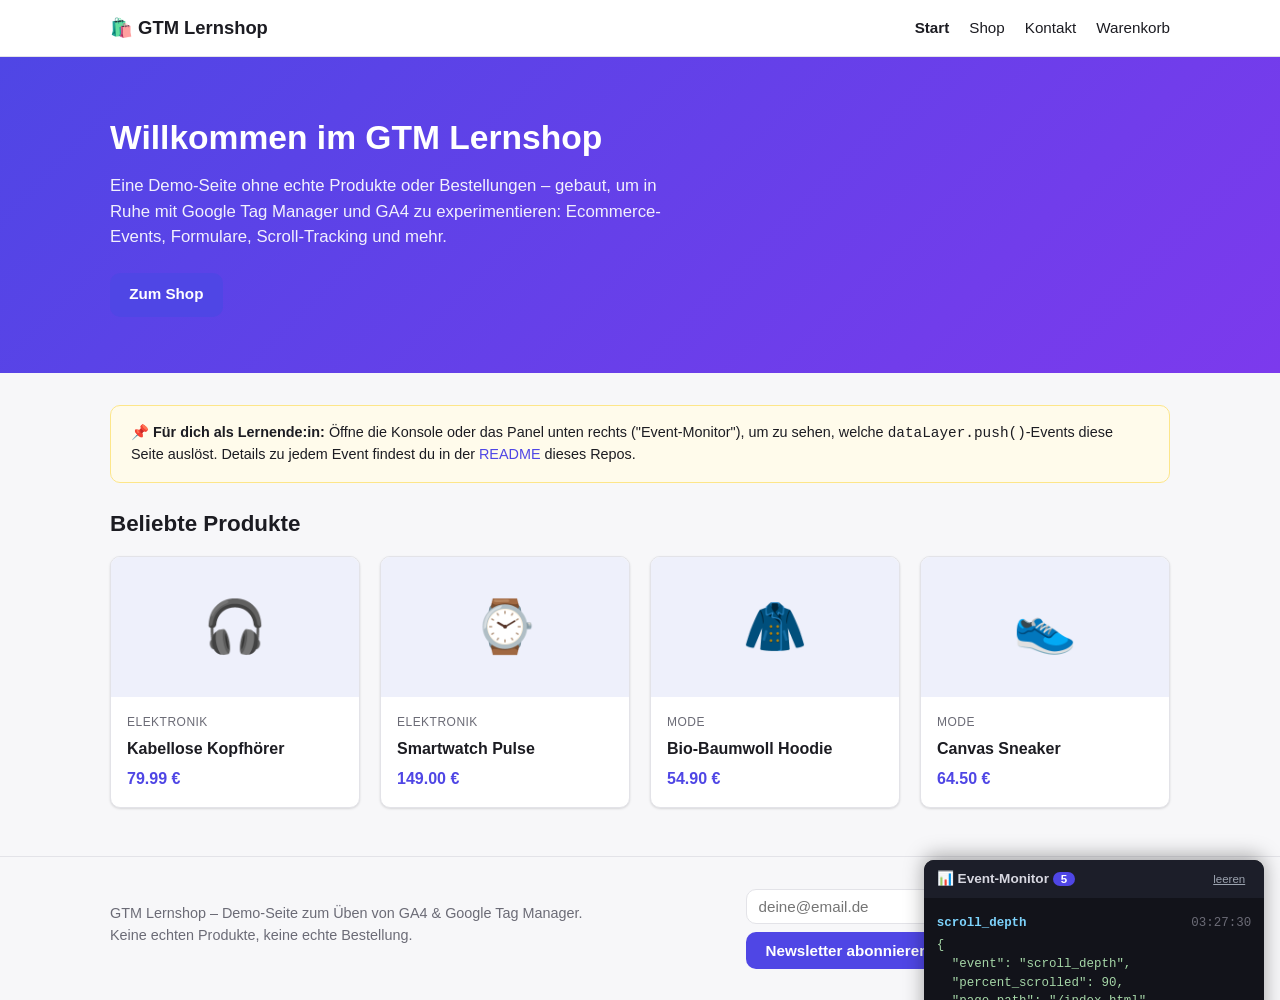
==== index.html @ 8f0f31f0 "Add GTM Lernshop demo site for practicing GA4/GTM tracking Static demo shop (products, cart, checkou" ====
<!DOCTYPE html>
<html lang="de">
<head>
<meta charset="UTF-8">
<meta name="viewport" content="width=device-width, initial-scale=1.0">
<title>GTM Lernshop – Startseite</title>
<meta name="description" content="Demo-Onlineshop zum Üben von Google Tag Manager und GA4.">
<script>window.dataLayer = window.dataLayer || [];</script>
<!-- Google Tag Manager -->
<!-- WICHTIG: Ersetze GTM-XXXXXXX in ALLEN HTML-Dateien dieses Projekts mit deiner echten
     GTM-Container-ID (siehe README.md, Abschnitt "Setup"). -->
<script>(function(w,d,s,l,i){w[l]=w[l]||[];w[l].push({'gtm.start':
new Date().getTime(),event:'gtm.js'});var f=d.getElementsByTagName(s)[0],
j=d.createElement(s),dl=l!='dataLayer'?'&l='+l:'';j.async=true;j.src=
'https://www.googletagmanager.com/gtm.js?id='+i+dl;f.parentNode.insertBefore(j,f);
})(window,document,'script','dataLayer','GTM-XXXXXXX');</script>
<!-- End Google Tag Manager -->
<link rel="stylesheet" href="assets/css/style.css">
</head>
<body>
<!-- Google Tag Manager (noscript) -->
<noscript><iframe src="https://www.googletagmanager.com/ns.html?id=GTM-XXXXXXX"
height="0" width="0" style="display:none;visibility:hidden"></iframe></noscript>
<!-- End Google Tag Manager (noscript) -->

<header class="site-header">
  <nav class="nav">
    <a class="nav-logo" href="index.html">🛍️ GTM Lernshop</a>
    <ul class="nav-links">
      <li><a href="index.html"><strong>Start</strong></a></li>
      <li><a href="produkte.html">Shop</a></li>
      <li><a href="kontakt.html">Kontakt</a></li>
      <li><a href="warenkorb.html">Warenkorb <span id="cart-count" class="cart-badge" style="display:none">0</span></a></li>
    </ul>
  </nav>
</header>

<section class="hero">
  <div class="container">
    <h1>Willkommen im GTM Lernshop</h1>
    <p>Eine Demo-Seite ohne echte Produkte oder Bestellungen – gebaut, um in Ruhe mit Google Tag Manager und GA4 zu experimentieren: Ecommerce-Events, Formulare, Scroll-Tracking und mehr.</p>
    <a href="produkte.html" class="btn btn-primary">Zum Shop</a>
  </div>
</section>

<div class="container">

  <div class="notice">
    📌 <strong>Für dich als Lernende:in:</strong> Öffne die Konsole oder das Panel unten rechts ("Event-Monitor"), um zu sehen, welche <code>dataLayer.push()</code>-Events diese Seite auslöst. Details zu jedem Event findest du in der <a href="README.md">README</a> dieses Repos.
  </div>

  <section>
    <h2 class="section-title">Beliebte Produkte</h2>
    <div class="product-grid" id="featured-products"></div>
  </section>

</div>

<footer class="site-footer">
  <div class="container">
    <div>
      <p>GTM Lernshop – Demo-Seite zum Üben von GA4 &amp; Google Tag Manager.<br>Keine echten Produkte, keine echte Bestellung.</p>
    </div>
    <div>
      <form id="newsletter-form" class="newsletter-form" novalidate>
        <input type="email" id="newsletter-email" placeholder="deine@email.de" required>
        <button type="submit" class="btn btn-primary">Newsletter abonnieren</button>
      </form>
    </div>
  </div>
</footer>

<script src="assets/js/products.js"></script>
<script src="assets/js/cart.js"></script>
<script src="assets/js/analytics.js"></script>
<script>
  // Zufällig 4 Produkte als "Beliebte Produkte" zeigen + view_item_list feuern
  const featured = PRODUCTS.slice(0, 4);
  document.getElementById("featured-products").innerHTML = featured.map(p => `
    <div class="product-card">
      <div class="product-thumb">${p.icon}</div>
      <div class="product-card-body">
        <span class="product-category">${p.category}</span>
        <span class="product-name"><a href="produkt.html?id=${p.id}">${p.name}</a></span>
        <span class="product-price">${p.price.toFixed(2)} €</span>
      </div>
    </div>
  `).join("");

  document.addEventListener("DOMContentLoaded", () => {
    trackEvent({
      event: "view_item_list",
      item_list_name: "Beliebte Produkte – Startseite",
      ecommerce: {
        items: featured.map(p => toGa4Item(p))
      }
    });
  });
</script>
</body>
</html>
---- assets/css/style.css ----
/* ===== GTM/GA4 Lernshop – Stylesheet ===== */
:root {
  --color-bg: #f7f7f9;
  --color-surface: #ffffff;
  --color-text: #1c1c22;
  --color-muted: #6b6b76;
  --color-border: #e3e3e8;
  --color-primary: #4f46e5;
  --color-primary-dark: #3f36c4;
  --color-accent: #16a34a;
  --color-danger: #dc2626;
  --radius: 10px;
  --shadow: 0 1px 3px rgba(0, 0, 0, 0.08), 0 1px 2px rgba(0, 0, 0, 0.06);
  --max-width: 1100px;
}

* { box-sizing: border-box; }

body {
  margin: 0;
  font-family: -apple-system, BlinkMacSystemFont, "Segoe UI", Roboto, Helvetica, Arial, sans-serif;
  background: var(--color-bg);
  color: var(--color-text);
  line-height: 1.5;
}

a { color: var(--color-primary); text-decoration: none; }
a:hover { text-decoration: underline; }

img, svg { max-width: 100%; display: block; }

.container {
  max-width: var(--max-width);
  margin: 0 auto;
  padding: 0 1.25rem;
}

/* ---- Header ---- */
.site-header {
  background: var(--color-surface);
  border-bottom: 1px solid var(--color-border);
  position: sticky;
  top: 0;
  z-index: 20;
}

.nav {
  display: flex;
  align-items: center;
  justify-content: space-between;
  padding: 0.9rem 1.25rem;
  max-width: var(--max-width);
  margin: 0 auto;
  gap: 1rem;
  flex-wrap: wrap;
}

.nav-logo {
  font-weight: 700;
  font-size: 1.15rem;
  color: var(--color-text);
  display: flex;
  align-items: center;
  gap: 0.4rem;
}
.nav-logo:hover { text-decoration: none; }

.nav-links {
  display: flex;
  align-items: center;
  gap: 1.25rem;
  list-style: none;
  margin: 0;
  padding: 0;
  font-size: 0.95rem;
}

.nav-links a {
  color: var(--color-text);
  font-weight: 500;
}

.cart-badge {
  display: inline-flex;
  align-items: center;
  justify-content: center;
  min-width: 1.3rem;
  height: 1.3rem;
  padding: 0 0.3rem;
  background: var(--color-primary);
  color: #fff;
  border-radius: 999px;
  font-size: 0.75rem;
  font-weight: 700;
  margin-left: 0.3rem;
}

/* ---- Buttons ---- */
.btn {
  display: inline-flex;
  align-items: center;
  justify-content: center;
  gap: 0.4rem;
  border: none;
  border-radius: var(--radius);
  padding: 0.65rem 1.2rem;
  font-size: 0.95rem;
  font-weight: 600;
  cursor: pointer;
  transition: background 0.15s ease, transform 0.05s ease;
}
.btn:active { transform: translateY(1px); }
.btn-primary { background: var(--color-primary); color: #fff; }
.btn-primary:hover { background: var(--color-primary-dark); text-decoration: none; }
.btn-secondary { background: var(--color-surface); color: var(--color-text); border: 1px solid var(--color-border); }
.btn-secondary:hover { background: #f0f0f3; text-decoration: none; }
.btn-danger { background: transparent; color: var(--color-danger); border: 1px solid transparent; }
.btn-danger:hover { background: #fef2f2; text-decoration: none; }
.btn-block { width: 100%; }
.btn:disabled { opacity: 0.5; cursor: not-allowed; }

/* ---- Hero ---- */
.hero {
  background: linear-gradient(135deg, #4f46e5, #7c3aed);
  color: #fff;
  padding: 3.5rem 0;
  margin-bottom: 2rem;
}
.hero h1 { font-size: 2.1rem; margin: 0 0 0.6rem; }
.hero p { font-size: 1.05rem; opacity: 0.92; max-width: 560px; margin: 0 0 1.5rem; }

section { margin-bottom: 2.5rem; }
h2.section-title { font-size: 1.4rem; margin-bottom: 1rem; }

/* ---- Product grid ---- */
.product-grid {
  display: grid;
  grid-template-columns: repeat(auto-fill, minmax(220px, 1fr));
  gap: 1.25rem;
}

.product-card {
  background: var(--color-surface);
  border: 1px solid var(--color-border);
  border-radius: var(--radius);
  overflow: hidden;
  display: flex;
  flex-direction: column;
  box-shadow: var(--shadow);
  transition: transform 0.12s ease, box-shadow 0.12s ease;
}
.product-card:hover { transform: translateY(-3px); box-shadow: 0 6px 16px rgba(0,0,0,0.1); }

.product-thumb {
  height: 140px;
  display: flex;
  align-items: center;
  justify-content: center;
  font-size: 3.2rem;
  background: #eef0fb;
}

.product-card-body { padding: 1rem; display: flex; flex-direction: column; gap: 0.35rem; flex: 1; }
.product-category { font-size: 0.75rem; text-transform: uppercase; letter-spacing: 0.04em; color: var(--color-muted); }
.product-name { font-weight: 600; font-size: 1rem; }
.product-name a { color: var(--color-text); }
.product-price { font-weight: 700; color: var(--color-primary); margin-top: auto; }

.product-card-footer { padding: 0 1rem 1rem; }

/* ---- Filters / search ---- */
.toolbar {
  display: flex;
  gap: 0.75rem;
  flex-wrap: wrap;
  align-items: center;
  margin-bottom: 1.25rem;
}
.toolbar input[type="search"] {
  padding: 0.55rem 0.8rem;
  border: 1px solid var(--color-border);
  border-radius: var(--radius);
  font-size: 0.95rem;
  min-width: 220px;
}
.chip {
  border: 1px solid var(--color-border);
  background: var(--color-surface);
  border-radius: 999px;
  padding: 0.4rem 0.9rem;
  font-size: 0.85rem;
  cursor: pointer;
}
.chip.active { background: var(--color-primary); color: #fff; border-color: var(--color-primary); }

/* ---- Product detail ---- */
.product-detail {
  display: grid;
  grid-template-columns: 1fr 1fr;
  gap: 2.5rem;
  align-items: start;
}
@media (max-width: 700px) {
  .product-detail { grid-template-columns: 1fr; }
}
.product-detail-image {
  background: #eef0fb;
  border-radius: var(--radius);
  height: 320px;
  display: flex;
  align-items: center;
  justify-content: center;
  font-size: 7rem;
}
.qty-control { display: flex; align-items: center; gap: 0.6rem; margin: 1rem 0; }
.qty-control button {
  width: 2.1rem; height: 2.1rem; border-radius: 6px; border: 1px solid var(--color-border);
  background: #fff; font-size: 1.1rem; cursor: pointer;
}
.qty-control input { width: 3rem; text-align: center; padding: 0.4rem; border: 1px solid var(--color-border); border-radius: 6px; }

.price-tag { font-size: 1.6rem; font-weight: 700; color: var(--color-primary); margin: 0.4rem 0; }

/* ---- Cart ---- */
.cart-table { width: 100%; border-collapse: collapse; }
.cart-table th, .cart-table td { text-align: left; padding: 0.75rem 0.5rem; border-bottom: 1px solid var(--color-border); }
.cart-row-thumb { font-size: 1.8rem; width: 3rem; }
.cart-summary {
  background: var(--color-surface);
  border: 1px solid var(--color-border);
  border-radius: var(--radius);
  padding: 1.25rem;
  max-width: 320px;
  margin-left: auto;
}
.cart-summary-row { display: flex; justify-content: space-between; margin-bottom: 0.5rem; font-size: 0.95rem; }
.cart-summary-total { font-weight: 700; font-size: 1.1rem; border-top: 1px solid var(--color-border); padding-top: 0.6rem; }
.empty-state { text-align: center; padding: 3rem 1rem; color: var(--color-muted); }

/* ---- Forms ---- */
.form-group { margin-bottom: 1.1rem; }
label { display: block; font-weight: 600; margin-bottom: 0.35rem; font-size: 0.9rem; }
input[type="text"], input[type="email"], input[type="tel"], textarea, select {
  width: 100%;
  padding: 0.6rem 0.75rem;
  border: 1px solid var(--color-border);
  border-radius: var(--radius);
  font-size: 0.95rem;
  font-family: inherit;
}
textarea { resize: vertical; min-height: 100px; }
fieldset { border: 1px solid var(--color-border); border-radius: var(--radius); padding: 1rem; margin-bottom: 1.1rem; }
legend { font-weight: 600; padding: 0 0.4rem; }
.radio-option { display: flex; align-items: center; gap: 0.5rem; margin-bottom: 0.5rem; }

.checkout-grid { display: grid; grid-template-columns: 1.3fr 1fr; gap: 2rem; align-items: start; }
@media (max-width: 800px) { .checkout-grid { grid-template-columns: 1fr; } }

/* ---- Confirmation ---- */
.confirmation-box {
  background: var(--color-surface);
  border: 1px solid var(--color-border);
  border-radius: var(--radius);
  padding: 2rem;
  text-align: center;
}
.confirmation-icon { font-size: 3rem; margin-bottom: 0.5rem; }

/* ---- Footer ---- */
.site-footer {
  border-top: 1px solid var(--color-border);
  margin-top: 3rem;
  padding: 2rem 0;
  color: var(--color-muted);
  font-size: 0.9rem;
}
.site-footer .container { display: flex; justify-content: space-between; flex-wrap: wrap; gap: 1rem; }
.newsletter-form { display: flex; gap: 0.5rem; flex-wrap: wrap; }
.newsletter-form input { padding: 0.5rem 0.7rem; border: 1px solid var(--color-border); border-radius: var(--radius); }

.toast {
  position: fixed;
  bottom: 1.25rem;
  left: 50%;
  transform: translateX(-50%) translateY(120%);
  background: var(--color-text);
  color: #fff;
  padding: 0.7rem 1.1rem;
  border-radius: var(--radius);
  font-size: 0.9rem;
  transition: transform 0.25s ease;
  z-index: 100;
}
.toast.show { transform: translateX(-50%) translateY(0); }

/* ---- Event monitor panel ---- */
#event-monitor {
  position: fixed;
  bottom: 0;
  right: 1rem;
  width: 340px;
  max-height: 60vh;
  background: #12131a;
  color: #d7d7e0;
  border-radius: 10px 10px 0 0;
  font-family: "SFMono-Regular", Consolas, "Liberation Mono", Menlo, monospace;
  font-size: 0.78rem;
  z-index: 999;
  box-shadow: 0 -4px 20px rgba(0,0,0,0.35);
  display: flex;
  flex-direction: column;
  transform: translateY(calc(100% - 40px));
  transition: transform 0.2s ease;
}
#event-monitor.open { transform: translateY(0); }
#event-monitor-header {
  display: flex;
  align-items: center;
  justify-content: space-between;
  padding: 0.55rem 0.8rem;
  cursor: pointer;
  background: #1c1e29;
  border-radius: 10px 10px 0 0;
  font-family: -apple-system, BlinkMacSystemFont, "Segoe UI", Roboto, sans-serif;
  font-weight: 600;
  font-size: 0.85rem;
}
#event-monitor-count {
  background: var(--color-primary);
  color: #fff;
  border-radius: 999px;
  padding: 0.05rem 0.5rem;
  font-size: 0.72rem;
}
#event-monitor-list {
  overflow-y: auto;
  padding: 0.5rem 0.8rem 0.8rem;
  flex: 1;
}
.event-entry { border-bottom: 1px dashed #2c2e3d; padding: 0.45rem 0; }
.event-entry:last-child { border-bottom: none; }
.event-entry-name { color: #7dd3fc; font-weight: 700; }
.event-entry-time { color: #6b6b76; float: right; }
.event-entry pre { margin: 0.25rem 0 0; white-space: pre-wrap; word-break: break-word; color: #a5d6a7; }
#event-monitor-clear {
  background: none;
  border: none;
  color: #9ca3af;
  cursor: pointer;
  font-size: 0.72rem;
  text-decoration: underline;
}

.badge-info {
  display: inline-block;
  background: #eef0fb;
  color: var(--color-primary);
  border-radius: 999px;
  padding: 0.15rem 0.6rem;
  font-size: 0.75rem;
  font-weight: 600;
}

.notice {
  background: #fffbeb;
  border: 1px solid #fde68a;
  border-radius: var(--radius);
  padding: 1rem 1.25rem;
  font-size: 0.9rem;
  margin-bottom: 1.5rem;
}
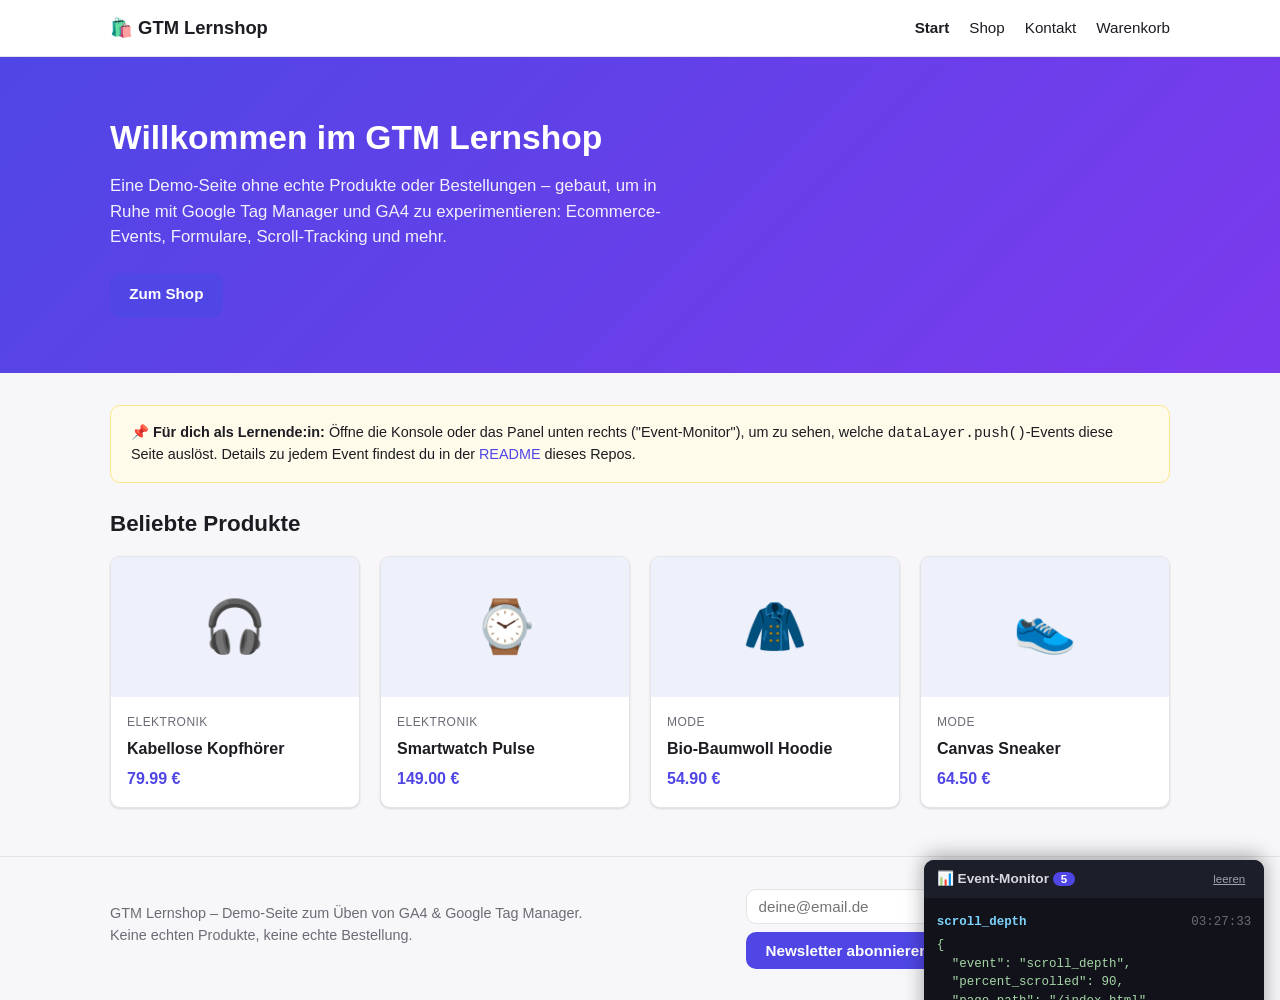
==== commit 114a54b0: "Add direct GA4 gtag.js tag alongside GTM Wires in the Google tag (gtag.js) for measurement ID G-CCVJ" ====
--- a/index.html
+++ b/index.html
@@ -5,7 +5,16 @@
 <meta name="viewport" content="width=device-width, initial-scale=1.0">
 <title>GTM Lernshop – Startseite</title>
 <meta name="description" content="Demo-Onlineshop zum Üben von Google Tag Manager und GA4.">
-<script>window.dataLayer = window.dataLayer || [];</script>
+<!-- Google tag (gtag.js) -->
+<script async src="https://www.googletagmanager.com/gtag/js?id=G-CCVJFG1BSR"></script>
+<script>
+  window.dataLayer = window.dataLayer || [];
+  function gtag(){dataLayer.push(arguments);}
+  gtag('js', new Date());
+
+  gtag('config', 'G-CCVJFG1BSR');
+</script>
+
 <!-- Google Tag Manager -->
 <!-- WICHTIG: Ersetze GTM-XXXXXXX in ALLEN HTML-Dateien dieses Projekts mit deiner echten
      GTM-Container-ID (siehe README.md, Abschnitt "Setup"). -->
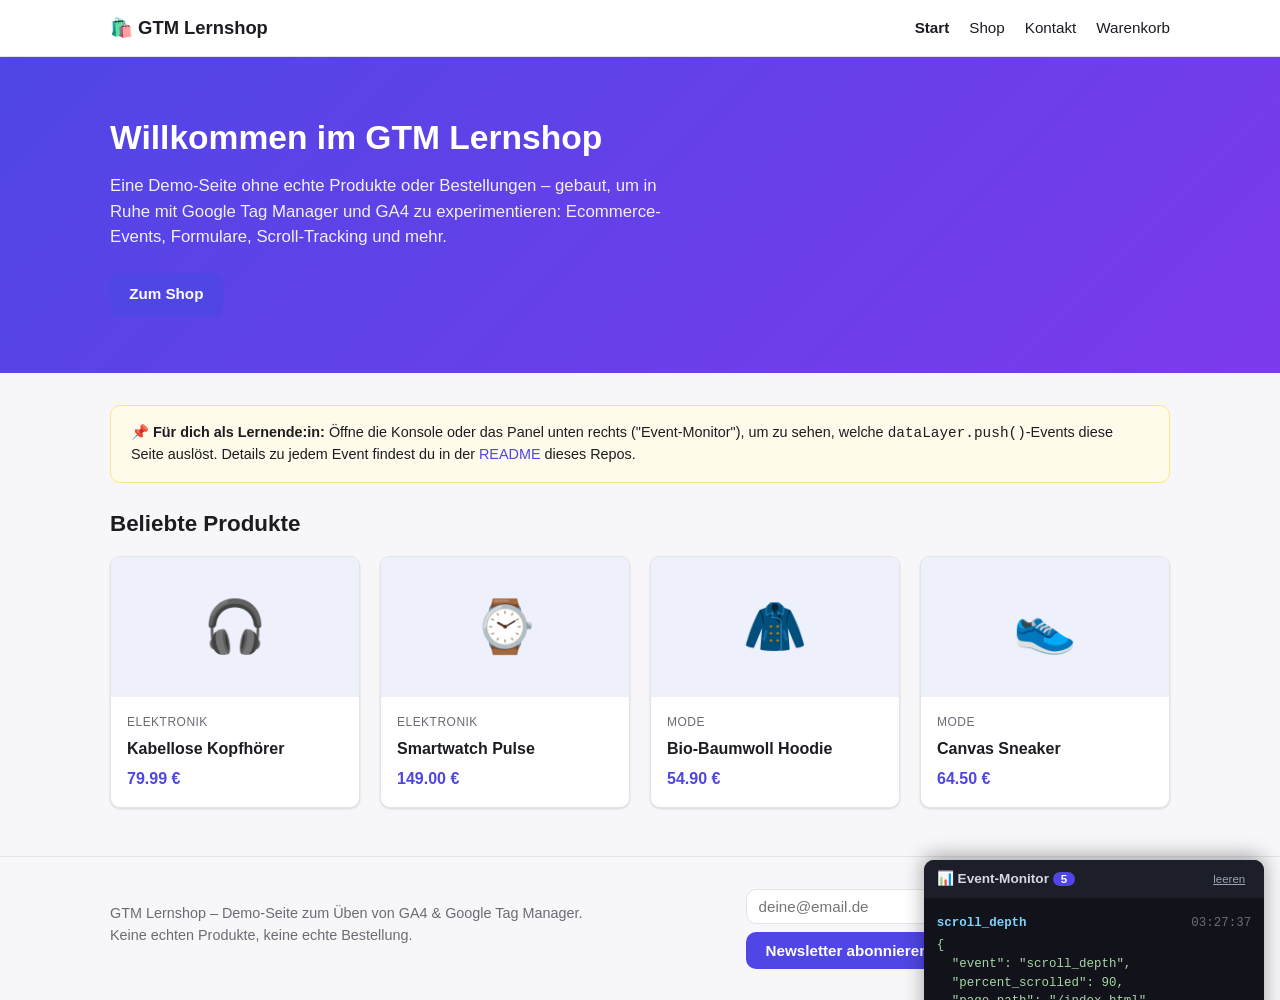
==== commit a069ab54: "Wire up real GTM container ID GTM-TKRJS2MG Replaces the GTM-XXXXXXX placeholder with the actual cont" ====
--- a/index.html
+++ b/index.html
@@ -16,19 +16,17 @@
 </script>
 
 <!-- Google Tag Manager -->
-<!-- WICHTIG: Ersetze GTM-XXXXXXX in ALLEN HTML-Dateien dieses Projekts mit deiner echten
-     GTM-Container-ID (siehe README.md, Abschnitt "Setup"). -->
 <script>(function(w,d,s,l,i){w[l]=w[l]||[];w[l].push({'gtm.start':
 new Date().getTime(),event:'gtm.js'});var f=d.getElementsByTagName(s)[0],
 j=d.createElement(s),dl=l!='dataLayer'?'&l='+l:'';j.async=true;j.src=
 'https://www.googletagmanager.com/gtm.js?id='+i+dl;f.parentNode.insertBefore(j,f);
-})(window,document,'script','dataLayer','GTM-XXXXXXX');</script>
+})(window,document,'script','dataLayer','GTM-TKRJS2MG');</script>
 <!-- End Google Tag Manager -->
 <link rel="stylesheet" href="assets/css/style.css">
 </head>
 <body>
 <!-- Google Tag Manager (noscript) -->
-<noscript><iframe src="https://www.googletagmanager.com/ns.html?id=GTM-XXXXXXX"
+<noscript><iframe src="https://www.googletagmanager.com/ns.html?id=GTM-TKRJS2MG"
 height="0" width="0" style="display:none;visibility:hidden"></iframe></noscript>
 <!-- End Google Tag Manager (noscript) -->
 
